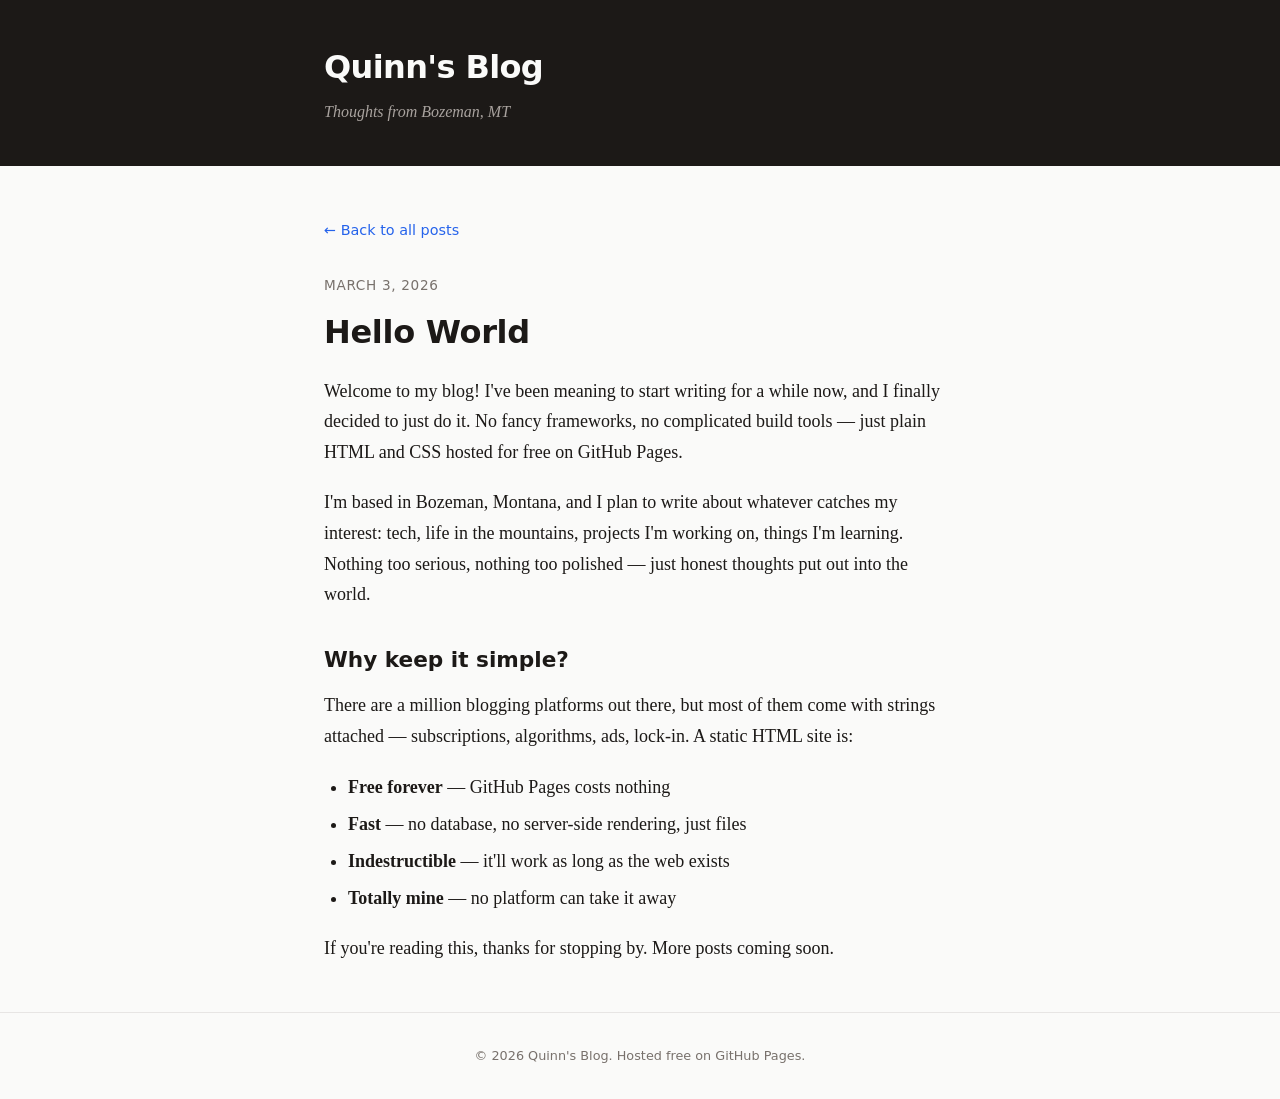
==== posts/hello-world.html @ 95a147f2 "Initial blog setup: index, style, first post" ====
<!DOCTYPE html>
<html lang="en">
<head>
    <meta charset="UTF-8">
    <meta name="viewport" content="width=device-width, initial-scale=1.0">
    <title>Hello World — Quinn's Blog</title>
    <link rel="stylesheet" href="../style.css">
</head>
<body>
    <header>
        <div class="container">
            <h1><a href="../index.html">Quinn's Blog</a></h1>
            <p class="tagline">Thoughts from Bozeman, MT</p>
        </div>
    </header>

    <main class="container">
        <a href="../index.html" class="back-link">Back to all posts</a>

        <article class="post-content">
            <p class="post-meta">March 3, 2026</p>
            <h2>Hello World</h2>

            <p>
                Welcome to my blog! I've been meaning to start writing for a while now,
                and I finally decided to just do it. No fancy frameworks, no complicated
                build tools — just plain HTML and CSS hosted for free on GitHub Pages.
            </p>

            <p>
                I'm based in Bozeman, Montana, and I plan to write about whatever catches
                my interest: tech, life in the mountains, projects I'm working on, things
                I'm learning. Nothing too serious, nothing too polished — just honest
                thoughts put out into the world.
            </p>

            <h3>Why keep it simple?</h3>

            <p>
                There are a million blogging platforms out there, but most of them come with
                strings attached — subscriptions, algorithms, ads, lock-in. A static HTML
                site is:
            </p>

            <ul>
                <li><strong>Free forever</strong> — GitHub Pages costs nothing</li>
                <li><strong>Fast</strong> — no database, no server-side rendering, just files</li>
                <li><strong>Indestructible</strong> — it'll work as long as the web exists</li>
                <li><strong>Totally mine</strong> — no platform can take it away</li>
            </ul>

            <p>
                If you're reading this, thanks for stopping by. More posts coming soon.
            </p>
        </article>
    </main>

    <footer>
        <div class="container">
            <p>&copy; 2026 Quinn's Blog. Hosted free on GitHub Pages.</p>
        </div>
    </footer>
</body>
</html>
---- style.css ----
/* ===== Reset & Base ===== */
*, *::before, *::after {
    margin: 0;
    padding: 0;
    box-sizing: border-box;
}

:root {
    --color-bg: #fafaf9;
    --color-text: #1c1917;
    --color-muted: #78716c;
    --color-accent: #2563eb;
    --color-accent-hover: #1d4ed8;
    --color-border: #e7e5e4;
    --color-header-bg: #1c1917;
    --color-header-text: #fafaf9;
    --font-body: 'Georgia', 'Times New Roman', serif;
    --font-heading: system-ui, -apple-system, 'Segoe UI', sans-serif;
    --max-width: 680px;
}

body {
    font-family: var(--font-body);
    background: var(--color-bg);
    color: var(--color-text);
    line-height: 1.7;
    font-size: 18px;
    min-height: 100vh;
    display: flex;
    flex-direction: column;
}

.container {
    max-width: var(--max-width);
    margin: 0 auto;
    padding: 0 1.5rem;
    width: 100%;
}

/* ===== Links ===== */
a {
    color: var(--color-accent);
    text-decoration: none;
    transition: color 0.2s ease;
}

a:hover {
    color: var(--color-accent-hover);
    text-decoration: underline;
}

/* ===== Header ===== */
header {
    background: var(--color-header-bg);
    color: var(--color-header-text);
    padding: 2.5rem 0;
    margin-bottom: 3rem;
}

header h1 {
    font-family: var(--font-heading);
    font-size: 2rem;
    font-weight: 700;
    letter-spacing: -0.02em;
}

header h1 a {
    color: var(--color-header-text);
    text-decoration: none;
}

header h1 a:hover {
    color: var(--color-header-text);
    text-decoration: none;
    opacity: 0.85;
}

.tagline {
    color: #a8a29e;
    font-size: 1rem;
    margin-top: 0.25rem;
    font-style: italic;
}

/* ===== Post List (Homepage) ===== */
.post-list {
    display: flex;
    flex-direction: column;
    gap: 2.5rem;
}

.post-preview {
    padding-bottom: 2.5rem;
    border-bottom: 1px solid var(--color-border);
}

.post-preview:last-child {
    border-bottom: none;
}

.post-preview time {
    font-family: var(--font-heading);
    font-size: 0.85rem;
    color: var(--color-muted);
    text-transform: uppercase;
    letter-spacing: 0.05em;
}

.post-preview h2 {
    font-family: var(--font-heading);
    font-size: 1.5rem;
    font-weight: 600;
    margin: 0.3rem 0 0.5rem;
    line-height: 1.3;
}

.post-preview h2 a {
    color: var(--color-text);
}

.post-preview h2 a:hover {
    color: var(--color-accent);
}

.post-preview p {
    color: var(--color-muted);
    font-size: 1rem;
}

/* ===== Single Post Page ===== */
.post-content {
    margin-bottom: 3rem;
}

.post-content .post-meta {
    font-family: var(--font-heading);
    font-size: 0.85rem;
    color: var(--color-muted);
    text-transform: uppercase;
    letter-spacing: 0.05em;
    margin-bottom: 1rem;
}

.post-content h2 {
    font-family: var(--font-heading);
    font-size: 2rem;
    font-weight: 700;
    margin-bottom: 1.5rem;
    line-height: 1.2;
    letter-spacing: -0.01em;
}

.post-content p {
    margin-bottom: 1.25rem;
}

.post-content h3 {
    font-family: var(--font-heading);
    font-size: 1.35rem;
    font-weight: 600;
    margin: 2rem 0 0.75rem;
}

.post-content blockquote {
    border-left: 3px solid var(--color-accent);
    padding-left: 1.25rem;
    margin: 1.5rem 0;
    color: var(--color-muted);
    font-style: italic;
}

.post-content ul, .post-content ol {
    margin: 1rem 0 1.25rem 1.5rem;
}

.post-content li {
    margin-bottom: 0.4rem;
}

.post-content img {
    max-width: 100%;
    height: auto;
    border-radius: 6px;
    margin: 1.5rem 0;
}

.post-content code {
    background: #f5f5f4;
    padding: 0.15em 0.4em;
    border-radius: 4px;
    font-size: 0.9em;
}

.post-content pre {
    background: #1c1917;
    color: #e7e5e4;
    padding: 1.25rem;
    border-radius: 8px;
    overflow-x: auto;
    margin: 1.5rem 0;
    font-size: 0.9rem;
    line-height: 1.5;
}

.post-content pre code {
    background: none;
    padding: 0;
    color: inherit;
}

.back-link {
    display: inline-block;
    margin-bottom: 2rem;
    font-family: var(--font-heading);
    font-size: 0.9rem;
}

.back-link::before {
    content: "\2190\00a0";
}

/* ===== Footer ===== */
footer {
    margin-top: auto;
    padding: 2rem 0;
    border-top: 1px solid var(--color-border);
    text-align: center;
}

footer p {
    font-family: var(--font-heading);
    font-size: 0.8rem;
    color: var(--color-muted);
}

/* ===== Responsive ===== */
@media (max-width: 600px) {
    body {
        font-size: 16px;
    }

    header {
        padding: 1.5rem 0;
        margin-bottom: 2rem;
    }

    header h1 {
        font-size: 1.5rem;
    }

    .post-preview h2 {
        font-size: 1.25rem;
    }

    .post-content h2 {
        font-size: 1.5rem;
    }
}
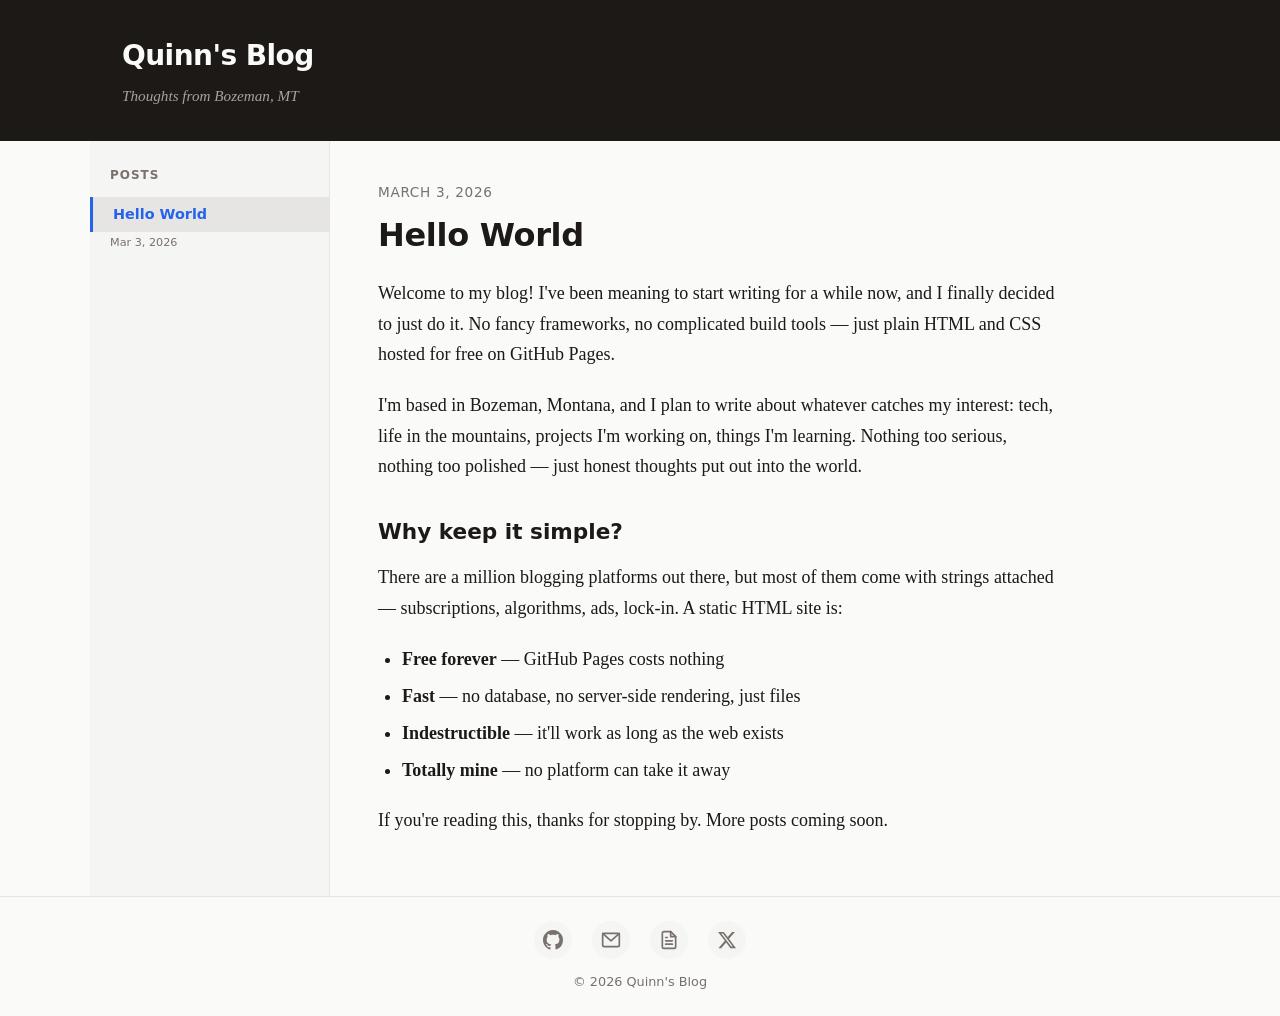
==== commit d24a64e0: "Add sidebar layout, social footer icons, inline latest post" ====
--- a/posts/hello-world.html
+++ b/posts/hello-world.html
@@ -8,56 +8,81 @@
 </head>
 <body>
     <header>
-        <div class="container">
+        <div class="header-inner">
             <h1><a href="../index.html">Quinn's Blog</a></h1>
             <p class="tagline">Thoughts from Bozeman, MT</p>
         </div>
     </header>
 
-    <main class="container">
-        <a href="../index.html" class="back-link">Back to all posts</a>
+    <div class="layout">
+        <!-- ===== Left Sidebar ===== -->
+        <aside class="sidebar">
+            <nav>
+                <h2>Posts</h2>
+                <ul>
+                    <li class="active"><a href="../index.html">Hello World</a><span class="sidebar-date">Mar 3, 2026</span></li>
+                </ul>
+            </nav>
+        </aside>
 
-        <article class="post-content">
-            <p class="post-meta">March 3, 2026</p>
-            <h2>Hello World</h2>
+        <!-- ===== Main Content ===== -->
+        <main class="main-content">
+            <article class="post-content">
+                <p class="post-meta">March 3, 2026</p>
+                <h2>Hello World</h2>
 
-            <p>
-                Welcome to my blog! I've been meaning to start writing for a while now,
-                and I finally decided to just do it. No fancy frameworks, no complicated
-                build tools — just plain HTML and CSS hosted for free on GitHub Pages.
-            </p>
+                <p>
+                    Welcome to my blog! I've been meaning to start writing for a while now,
+                    and I finally decided to just do it. No fancy frameworks, no complicated
+                    build tools — just plain HTML and CSS hosted for free on GitHub Pages.
+                </p>
 
-            <p>
-                I'm based in Bozeman, Montana, and I plan to write about whatever catches
-                my interest: tech, life in the mountains, projects I'm working on, things
-                I'm learning. Nothing too serious, nothing too polished — just honest
-                thoughts put out into the world.
-            </p>
+                <p>
+                    I'm based in Bozeman, Montana, and I plan to write about whatever catches
+                    my interest: tech, life in the mountains, projects I'm working on, things
+                    I'm learning. Nothing too serious, nothing too polished — just honest
+                    thoughts put out into the world.
+                </p>
 
-            <h3>Why keep it simple?</h3>
+                <h3>Why keep it simple?</h3>
 
-            <p>
-                There are a million blogging platforms out there, but most of them come with
-                strings attached — subscriptions, algorithms, ads, lock-in. A static HTML
-                site is:
-            </p>
+                <p>
+                    There are a million blogging platforms out there, but most of them come with
+                    strings attached — subscriptions, algorithms, ads, lock-in. A static HTML
+                    site is:
+                </p>
 
-            <ul>
-                <li><strong>Free forever</strong> — GitHub Pages costs nothing</li>
-                <li><strong>Fast</strong> — no database, no server-side rendering, just files</li>
-                <li><strong>Indestructible</strong> — it'll work as long as the web exists</li>
-                <li><strong>Totally mine</strong> — no platform can take it away</li>
-            </ul>
+                <ul>
+                    <li><strong>Free forever</strong> — GitHub Pages costs nothing</li>
+                    <li><strong>Fast</strong> — no database, no server-side rendering, just files</li>
+                    <li><strong>Indestructible</strong> — it'll work as long as the web exists</li>
+                    <li><strong>Totally mine</strong> — no platform can take it away</li>
+                </ul>
 
-            <p>
-                If you're reading this, thanks for stopping by. More posts coming soon.
-            </p>
-        </article>
-    </main>
+                <p>
+                    If you're reading this, thanks for stopping by. More posts coming soon.
+                </p>
+            </article>
+        </main>
+    </div>
 
     <footer>
-        <div class="container">
-            <p>&copy; 2026 Quinn's Blog. Hosted free on GitHub Pages.</p>
+        <div class="footer-inner">
+            <div class="social-links">
+                <a href="https://github.com/quinnlue" target="_blank" rel="noopener" title="GitHub">
+                    <svg width="20" height="20" viewBox="0 0 24 24" fill="currentColor"><path d="M12 0C5.37 0 0 5.37 0 12c0 5.31 3.435 9.795 8.205 11.385.6.105.825-.255.825-.57 0-.285-.015-1.23-.015-2.235-3.015.555-3.795-.735-4.035-1.41-.135-.345-.72-1.41-1.23-1.695-.42-.225-1.02-.78-.015-.795.945-.015 1.62.87 1.845 1.23 1.08 1.815 2.805 1.305 3.495.99.105-.78.42-1.305.765-1.605-2.67-.3-5.46-1.335-5.46-5.925 0-1.305.465-2.385 1.23-3.225-.12-.3-.54-1.53.12-3.18 0 0 1.005-.315 3.3 1.23.96-.27 1.98-.405 3-.405s2.04.135 3 .405c2.295-1.56 3.3-1.23 3.3-1.23.66 1.65.24 2.88.12 3.18.765.84 1.23 1.905 1.23 3.225 0 4.605-2.805 5.625-5.475 5.925.435.375.81 1.095.81 2.22 0 1.605-.015 2.895-.015 3.3 0 .315.225.69.825.57A12.02 12.02 0 0024 12c0-6.63-5.37-12-12-12z"/></svg>
+                </a>
+                <a href="mailto:luequinn@gmail.com" title="Email">
+                    <svg width="20" height="20" viewBox="0 0 24 24" fill="none" stroke="currentColor" stroke-width="2" stroke-linecap="round" stroke-linejoin="round"><rect x="2" y="4" width="20" height="16" rx="2"/><path d="M22 4L12 13 2 4"/></svg>
+                </a>
+                <a href="https://github.com/quinnlue/resume/blob/main/quinn_lue_resume.pdf" target="_blank" rel="noopener" title="Resume">
+                    <svg width="20" height="20" viewBox="0 0 24 24" fill="none" stroke="currentColor" stroke-width="2" stroke-linecap="round" stroke-linejoin="round"><path d="M14 2H6a2 2 0 00-2 2v16a2 2 0 002 2h12a2 2 0 002-2V8z"/><polyline points="14 2 14 8 20 8"/><line x1="16" y1="13" x2="8" y2="13"/><line x1="16" y1="17" x2="8" y2="17"/><polyline points="10 9 9 9 8 9"/></svg>
+                </a>
+                <a href="https://x.com/QuinnLue__" target="_blank" rel="noopener" title="X / Twitter">
+                    <svg width="20" height="20" viewBox="0 0 24 24" fill="currentColor"><path d="M18.244 2.25h3.308l-7.227 8.26 8.502 11.24H16.17l-5.214-6.817L4.99 21.75H1.68l7.73-8.835L1.254 2.25H8.08l4.713 6.231zm-1.161 17.52h1.833L7.084 4.126H5.117z"/></svg>
+                </a>
+            </div>
+            <p>&copy; 2026 Quinn's Blog</p>
         </div>
     </footer>
 </body>
--- a/style.css
+++ b/style.css
@@ -14,9 +14,11 @@
     --color-border: #e7e5e4;
     --color-header-bg: #1c1917;
     --color-header-text: #fafaf9;
+    --color-sidebar-bg: #f5f5f4;
+    --color-sidebar-active: #e7e5e4;
     --font-body: 'Georgia', 'Times New Roman', serif;
     --font-heading: system-ui, -apple-system, 'Segoe UI', sans-serif;
-    --max-width: 680px;
+    --sidebar-width: 240px;
 }
 
 body {
@@ -30,13 +32,6 @@
     flex-direction: column;
 }
 
-.container {
-    max-width: var(--max-width);
-    margin: 0 auto;
-    padding: 0 1.5rem;
-    width: 100%;
-}
-
 /* ===== Links ===== */
 a {
     color: var(--color-accent);
@@ -53,13 +48,18 @@
 header {
     background: var(--color-header-bg);
     color: var(--color-header-text);
-    padding: 2.5rem 0;
-    margin-bottom: 3rem;
+    padding: 2rem 0;
+}
+
+.header-inner {
+    max-width: 1100px;
+    margin: 0 auto;
+    padding: 0 2rem;
 }
 
 header h1 {
     font-family: var(--font-heading);
-    font-size: 2rem;
+    font-size: 1.75rem;
     font-weight: 700;
     letter-spacing: -0.02em;
 }
@@ -77,68 +77,102 @@
 
 .tagline {
     color: #a8a29e;
-    font-size: 1rem;
-    margin-top: 0.25rem;
+    font-size: 0.95rem;
+    margin-top: 0.2rem;
     font-style: italic;
 }
 
-/* ===== Post List (Homepage) ===== */
-.post-list {
+/* ===== Layout: Sidebar + Main ===== */
+.layout {
     display: flex;
-    flex-direction: column;
-    gap: 2.5rem;
-}
-
-.post-preview {
-    padding-bottom: 2.5rem;
-    border-bottom: 1px solid var(--color-border);
-}
-
-.post-preview:last-child {
-    border-bottom: none;
-}
-
-.post-preview time {
+    flex: 1;
+    max-width: 1100px;
+    margin: 0 auto;
+    width: 100%;
+}
+
+/* ===== Sidebar ===== */
+.sidebar {
+    width: var(--sidebar-width);
+    min-width: var(--sidebar-width);
+    background: var(--color-sidebar-bg);
+    border-right: 1px solid var(--color-border);
+    padding: 1.5rem 0;
+}
+
+.sidebar nav h2 {
+    font-family: var(--font-heading);
+    font-size: 0.75rem;
+    font-weight: 600;
+    text-transform: uppercase;
+    letter-spacing: 0.08em;
+    color: var(--color-muted);
+    padding: 0 1.25rem;
+    margin-bottom: 0.75rem;
+}
+
+.sidebar nav ul {
+    list-style: none;
+}
+
+.sidebar nav ul li a {
+    display: block;
+    padding: 0.5rem 1.25rem;
+    font-family: var(--font-heading);
+    font-size: 0.9rem;
+    color: var(--color-text);
+    text-decoration: none;
+    border-left: 3px solid transparent;
+    transition: background 0.15s ease, border-color 0.15s ease;
+    line-height: 1.3;
+}
+
+.sidebar nav ul li a:hover {
+    background: var(--color-sidebar-active);
+    text-decoration: none;
+    color: var(--color-text);
+}
+
+.sidebar nav ul li.active a {
+    border-left-color: var(--color-accent);
+    background: var(--color-sidebar-active);
+    font-weight: 600;
+    color: var(--color-accent);
+}
+
+.sidebar-date {
+    display: block;
+    font-family: var(--font-heading);
+    font-size: 0.7rem;
+    color: var(--color-muted);
+    margin-top: 0.1rem;
+    padding-left: 1.25rem;
+    padding-bottom: 0.25rem;
+}
+
+.sidebar nav ul li.active .sidebar-date {
+    padding-left: 1.25rem;
+}
+
+/* ===== Main Content ===== */
+.main-content {
+    flex: 1;
+    min-width: 0;
+    padding: 2.5rem 3rem;
+}
+
+/* ===== Single Post Page ===== */
+.post-content {
+    max-width: 680px;
+}
+
+.post-content .post-meta {
     font-family: var(--font-heading);
     font-size: 0.85rem;
     color: var(--color-muted);
     text-transform: uppercase;
     letter-spacing: 0.05em;
-}
-
-.post-preview h2 {
-    font-family: var(--font-heading);
-    font-size: 1.5rem;
-    font-weight: 600;
-    margin: 0.3rem 0 0.5rem;
-    line-height: 1.3;
-}
-
-.post-preview h2 a {
-    color: var(--color-text);
-}
-
-.post-preview h2 a:hover {
-    color: var(--color-accent);
-}
-
-.post-preview p {
-    color: var(--color-muted);
-    font-size: 1rem;
-}
-
-/* ===== Single Post Page ===== */
-.post-content {
-    margin-bottom: 3rem;
-}
-
-.post-content .post-meta {
-    font-family: var(--font-heading);
-    font-size: 0.85rem;
-    color: var(--color-muted);
-    text-transform: uppercase;
-    letter-spacing: 0.05em;
-    margin-bottom: 1rem;
+    margin-bottom: 0.75rem;
 }
 
 .post-content h2 {
@@ -208,25 +242,44 @@
     color: inherit;
 }
 
-.back-link {
-    display: inline-block;
-    margin-bottom: 2rem;
-    font-family: var(--font-heading);
-    font-size: 0.9rem;
-}
-
-.back-link::before {
-    content: "\2190\00a0";
-}
-
 /* ===== Footer ===== */
 footer {
-    margin-top: auto;
-    padding: 2rem 0;
     border-top: 1px solid var(--color-border);
+    padding: 1.5rem 0;
     text-align: center;
 }
 
+.footer-inner {
+    max-width: 1100px;
+    margin: 0 auto;
+    padding: 0 2rem;
+}
+
+.social-links {
+    display: flex;
+    justify-content: center;
+    gap: 1.25rem;
+    margin-bottom: 0.75rem;
+}
+
+.social-links a {
+    display: flex;
+    align-items: center;
+    justify-content: center;
+    width: 38px;
+    height: 38px;
+    border-radius: 50%;
+    color: var(--color-muted);
+    background: var(--color-sidebar-bg);
+    transition: color 0.2s ease, background 0.2s ease;
+}
+
+.social-links a:hover {
+    color: var(--color-accent);
+    background: var(--color-sidebar-active);
+    text-decoration: none;
+}
+
 footer p {
     font-family: var(--font-heading);
     font-size: 0.8rem;
@@ -234,24 +287,51 @@
 }
 
 /* ===== Responsive ===== */
-@media (max-width: 600px) {
+@media (max-width: 768px) {
+    .layout {
+        flex-direction: column;
+    }
+
+    .sidebar {
+        width: 100%;
+        min-width: 100%;
+        border-right: none;
+        border-bottom: 1px solid var(--color-border);
+        padding: 1rem 0;
+    }
+
+    .sidebar nav h2 {
+        padding: 0 1rem;
+    }
+
+    .sidebar nav ul li a {
+        padding: 0.4rem 1rem;
+        border-left: none;
+        border-bottom: 2px solid transparent;
+    }
+
+    .sidebar nav ul li.active a {
+        border-left: none;
+        border-bottom-color: var(--color-accent);
+    }
+
+    .sidebar-date {
+        display: inline;
+        padding-left: 0.5rem;
+    }
+
+    .main-content {
+        padding: 1.5rem 1.25rem;
+    }
+
     body {
         font-size: 16px;
     }
 
-    header {
-        padding: 1.5rem 0;
-        margin-bottom: 2rem;
-    }
-
     header h1 {
         font-size: 1.5rem;
     }
 
-    .post-preview h2 {
-        font-size: 1.25rem;
-    }
-
     .post-content h2 {
         font-size: 1.5rem;
     }
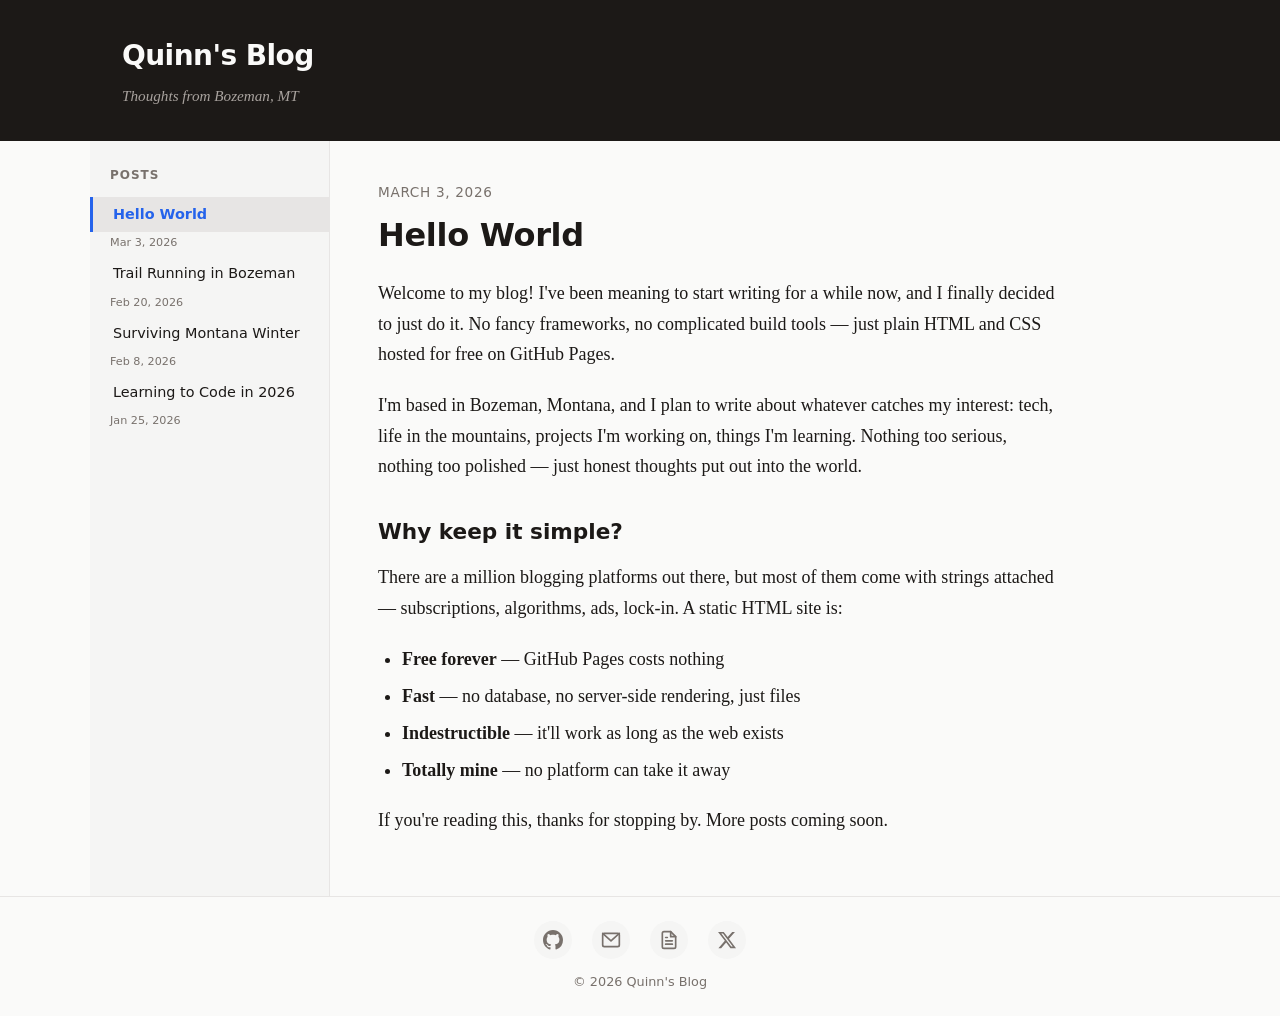
==== commit cc50d549: "Add 3 example posts: trail running, montana winter, learning to code" ====
--- a/posts/hello-world.html
+++ b/posts/hello-world.html
@@ -21,6 +21,9 @@
                 <h2>Posts</h2>
                 <ul>
                     <li class="active"><a href="../index.html">Hello World</a><span class="sidebar-date">Mar 3, 2026</span></li>
+                    <li><a href="trail-running-bozeman.html">Trail Running in Bozeman</a><span class="sidebar-date">Feb 20, 2026</span></li>
+                    <li><a href="montana-winter.html">Surviving Montana Winter</a><span class="sidebar-date">Feb 8, 2026</span></li>
+                    <li><a href="learning-to-code.html">Learning to Code in 2026</a><span class="sidebar-date">Jan 25, 2026</span></li>
                 </ul>
             </nav>
         </aside>
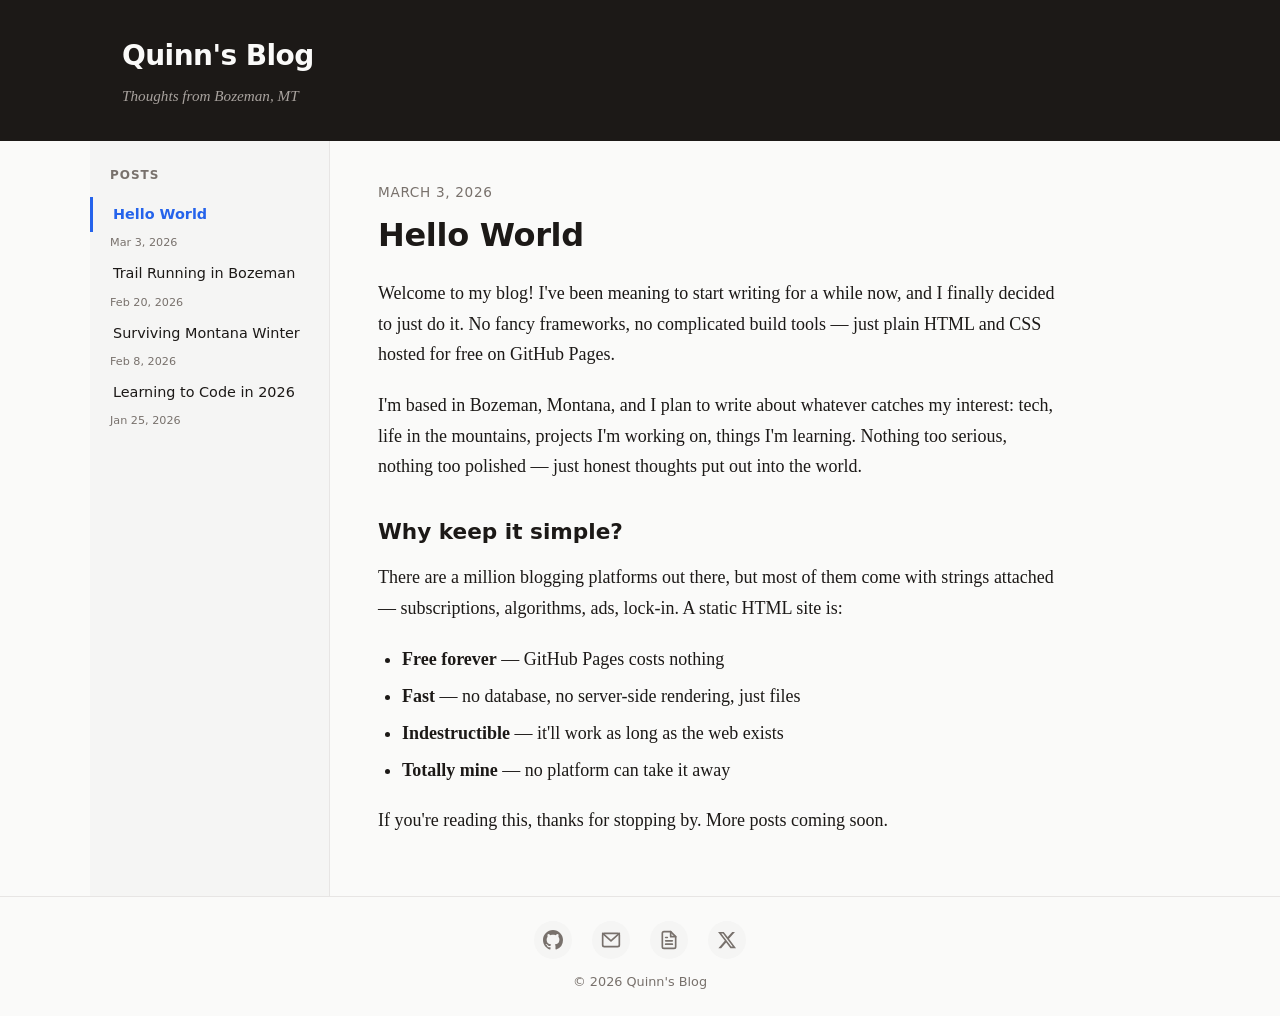
==== commit 503d1211: "change sidebar" ====
--- a/posts/hello-world.html
+++ b/posts/hello-world.html
@@ -20,7 +20,7 @@
             <nav>
                 <h2>Posts</h2>
                 <ul>
-                    <li class="active"><a href="../index.html">Hello World</a><span class="sidebar-date">Mar 3, 2026</span></li>
+                    <li class="active"><a href="hello-world.html">Hello World</a><span class="sidebar-date">Mar 3, 2026</span></li>
                     <li><a href="trail-running-bozeman.html">Trail Running in Bozeman</a><span class="sidebar-date">Feb 20, 2026</span></li>
                     <li><a href="montana-winter.html">Surviving Montana Winter</a><span class="sidebar-date">Feb 8, 2026</span></li>
                     <li><a href="learning-to-code.html">Learning to Code in 2026</a><span class="sidebar-date">Jan 25, 2026</span></li>
--- a/style.css
+++ b/style.css
@@ -123,19 +123,19 @@
     color: var(--color-text);
     text-decoration: none;
     border-left: 3px solid transparent;
-    transition: background 0.15s ease, border-color 0.15s ease;
+    transition: background 0.15s ease, border-color 0.15s ease, color 0.15s ease;
     line-height: 1.3;
 }
 
-.sidebar nav ul li a:hover {
-    background: var(--color-sidebar-active);
+.sidebar nav ul li:hover a {
+    background: #ede9e4;
     text-decoration: none;
     color: var(--color-text);
 }
 
 .sidebar nav ul li.active a {
     border-left-color: var(--color-accent);
-    background: var(--color-sidebar-active);
+    background: transparent;
     font-weight: 600;
     color: var(--color-accent);
 }
@@ -152,6 +152,10 @@
 
 .sidebar nav ul li.active .sidebar-date {
     padding-left: 1.25rem;
+}
+
+.sidebar nav ul li:hover .sidebar-date {
+    color: var(--color-text);
 }
 
 /* ===== Main Content ===== */
@@ -159,6 +163,26 @@
     flex: 1;
     min-width: 0;
     padding: 2.5rem 3rem;
+}
+
+/* ===== Landing Page ===== */
+.landing-content {
+    max-width: 680px;
+}
+
+.landing-content h2 {
+    font-family: var(--font-heading);
+    font-size: 2rem;
+    font-weight: 700;
+    margin-bottom: 1.5rem;
+    line-height: 1.2;
+    letter-spacing: -0.01em;
+}
+
+.landing-content p {
+    font-size: 1.1rem;
+    color: var(--color-muted);
+    line-height: 1.8;
 }
 
 /* ===== Single Post Page ===== */
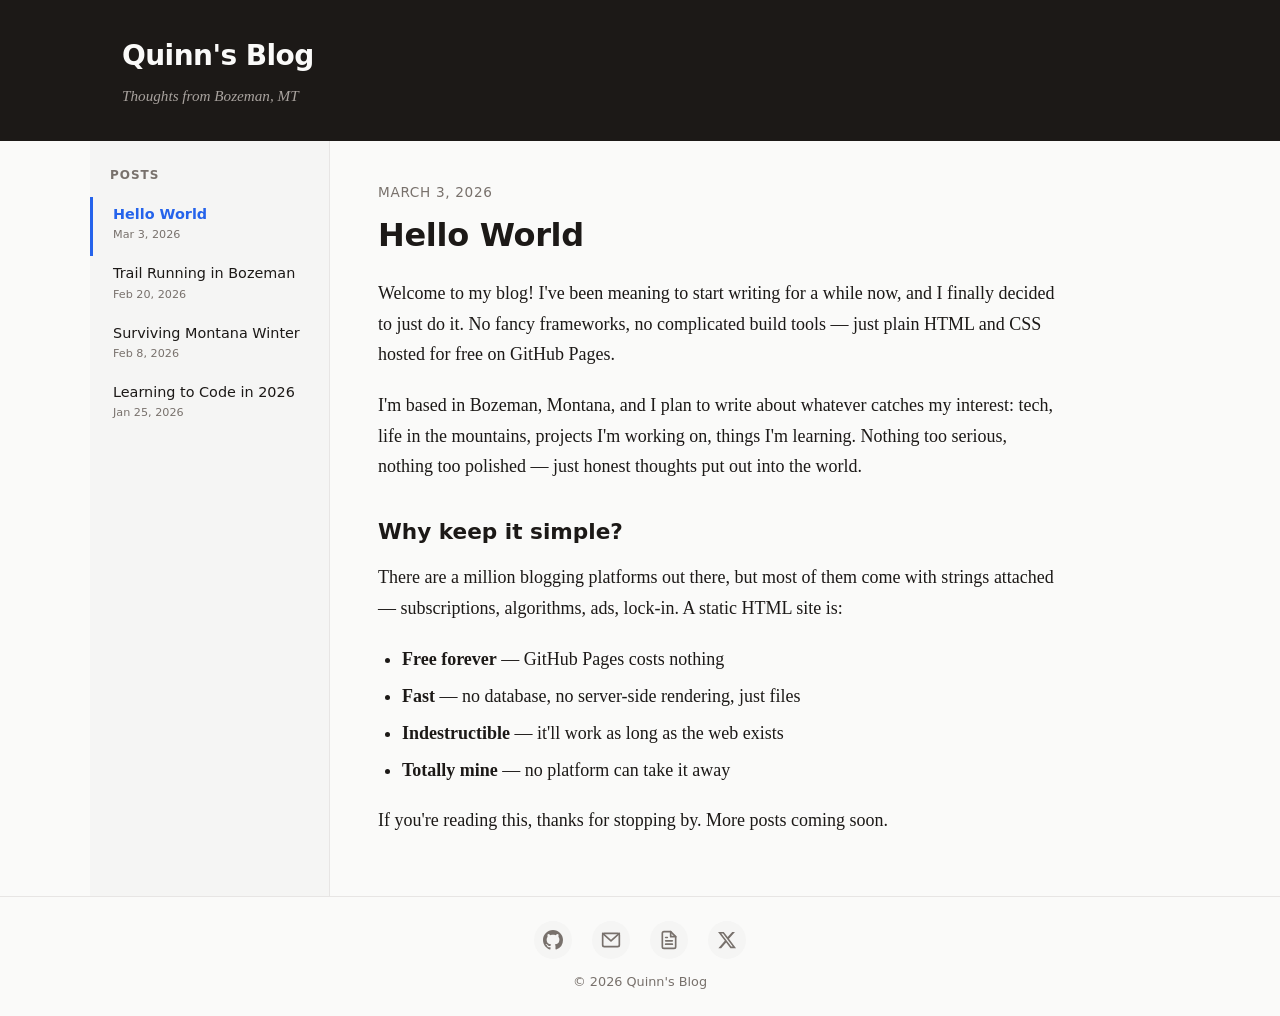
==== commit 0497b3bd: "change sidebar" ====
--- a/posts/hello-world.html
+++ b/posts/hello-world.html
@@ -20,10 +20,10 @@
             <nav>
                 <h2>Posts</h2>
                 <ul>
-                    <li class="active"><a href="hello-world.html">Hello World</a><span class="sidebar-date">Mar 3, 2026</span></li>
-                    <li><a href="trail-running-bozeman.html">Trail Running in Bozeman</a><span class="sidebar-date">Feb 20, 2026</span></li>
-                    <li><a href="montana-winter.html">Surviving Montana Winter</a><span class="sidebar-date">Feb 8, 2026</span></li>
-                    <li><a href="learning-to-code.html">Learning to Code in 2026</a><span class="sidebar-date">Jan 25, 2026</span></li>
+                    <li class="active"><a href="hello-world.html" class="post-link"><span class="post-title">Hello World</span><span class="sidebar-date">Mar 3, 2026</span></a></li>
+                    <li><a href="trail-running-bozeman.html" class="post-link"><span class="post-title">Trail Running in Bozeman</span><span class="sidebar-date">Feb 20, 2026</span></a></li>
+                    <li><a href="montana-winter.html" class="post-link"><span class="post-title">Surviving Montana Winter</span><span class="sidebar-date">Feb 8, 2026</span></a></li>
+                    <li><a href="learning-to-code.html" class="post-link"><span class="post-title">Learning to Code in 2026</span><span class="sidebar-date">Jan 25, 2026</span></a></li>
                 </ul>
             </nav>
         </aside>
--- a/style.css
+++ b/style.css
@@ -118,24 +118,39 @@
 .sidebar nav ul li a {
     display: block;
     padding: 0.5rem 1.25rem;
+    text-decoration: none;
+    border-left: 3px solid transparent;
+    transition: background 0.15s ease, border-color 0.15s ease, color 0.15s ease;
+}
+
+.post-link {
+    display: flex;
+    flex-direction: column;
+}
+
+.post-title {
+    display: block;
     font-family: var(--font-heading);
     font-size: 0.9rem;
     color: var(--color-text);
-    text-decoration: none;
-    border-left: 3px solid transparent;
-    transition: background 0.15s ease, border-color 0.15s ease, color 0.15s ease;
     line-height: 1.3;
 }
 
 .sidebar nav ul li:hover a {
     background: #ede9e4;
     text-decoration: none;
+}
+
+.sidebar nav ul li:hover a .post-title {
     color: var(--color-text);
 }
 
 .sidebar nav ul li.active a {
     border-left-color: var(--color-accent);
     background: transparent;
+}
+
+.sidebar nav ul li.active a .post-title {
     font-weight: 600;
     color: var(--color-accent);
 }
@@ -146,12 +161,11 @@
     font-size: 0.7rem;
     color: var(--color-muted);
     margin-top: 0.1rem;
-    padding-left: 1.25rem;
     padding-bottom: 0.25rem;
 }
 
 .sidebar nav ul li.active .sidebar-date {
-    padding-left: 1.25rem;
+    /* Keep muted color for active state too */
 }
 
 .sidebar nav ul li:hover .sidebar-date {
